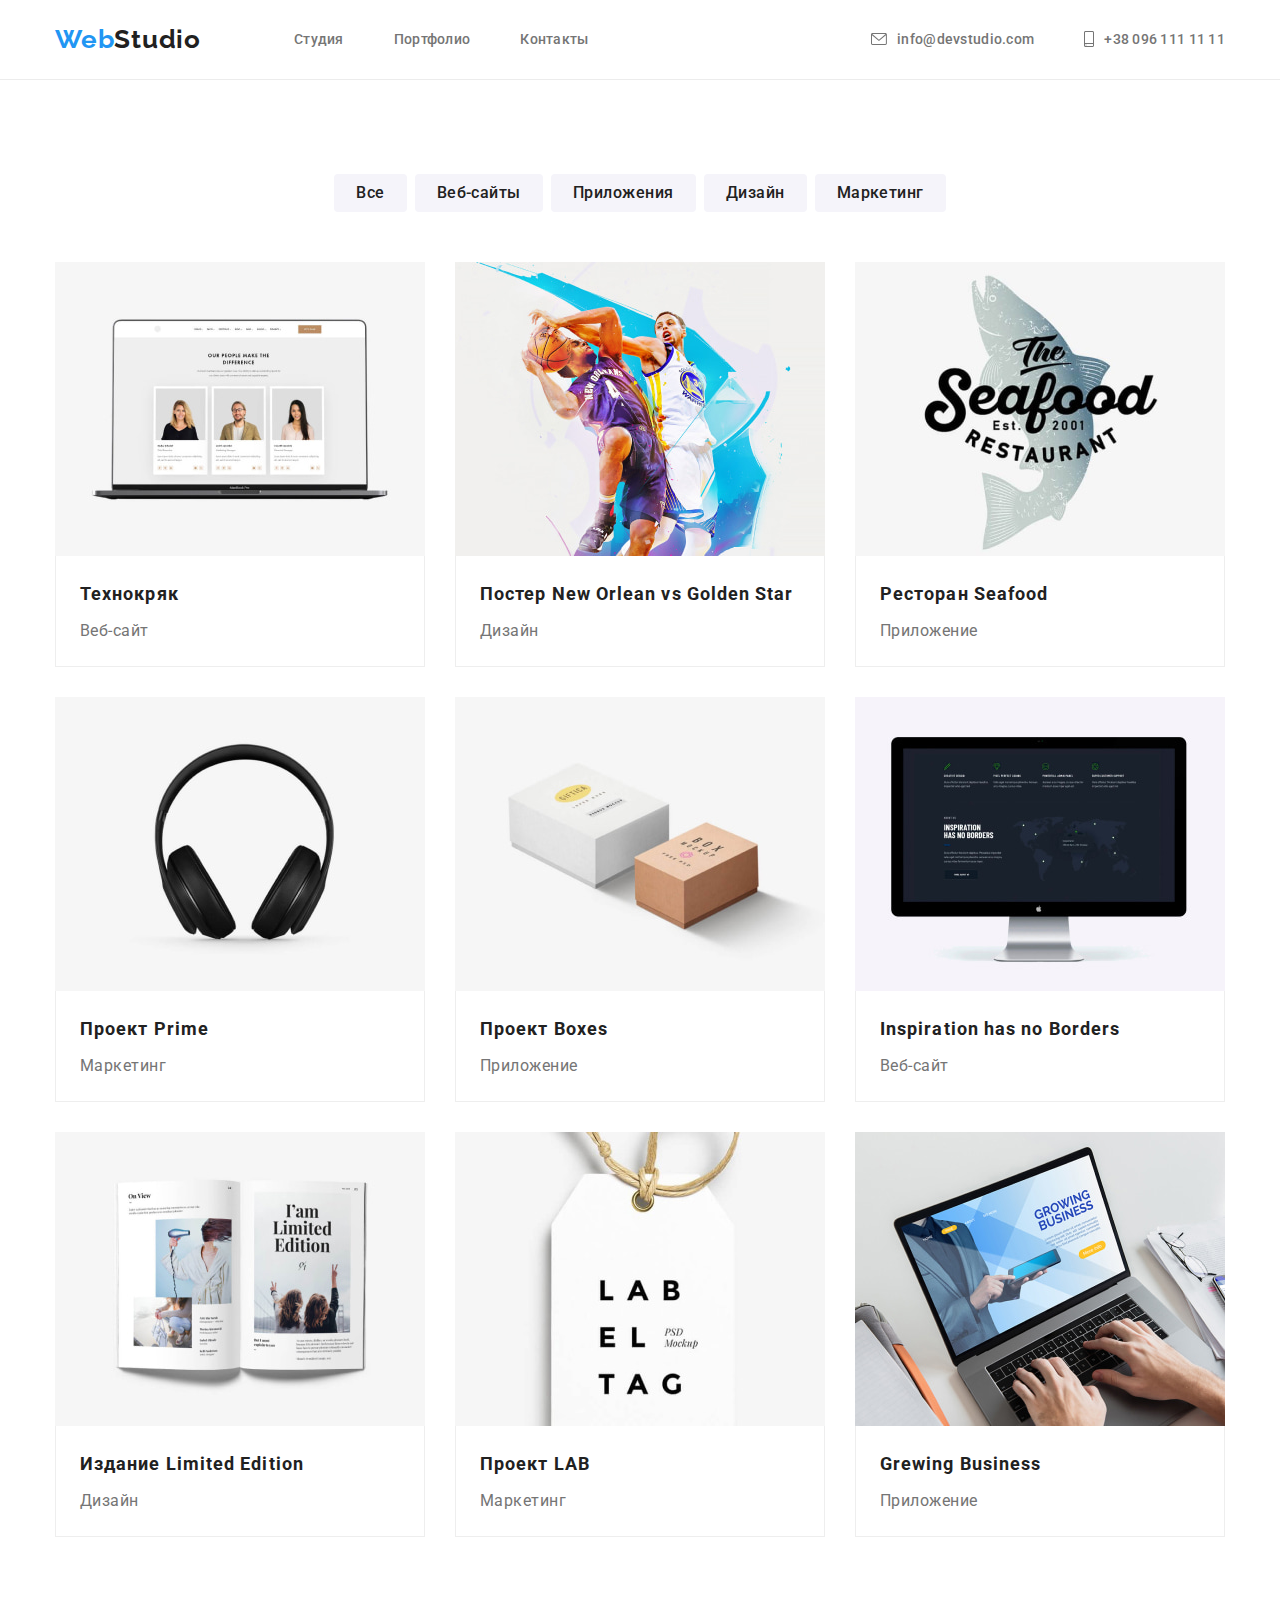
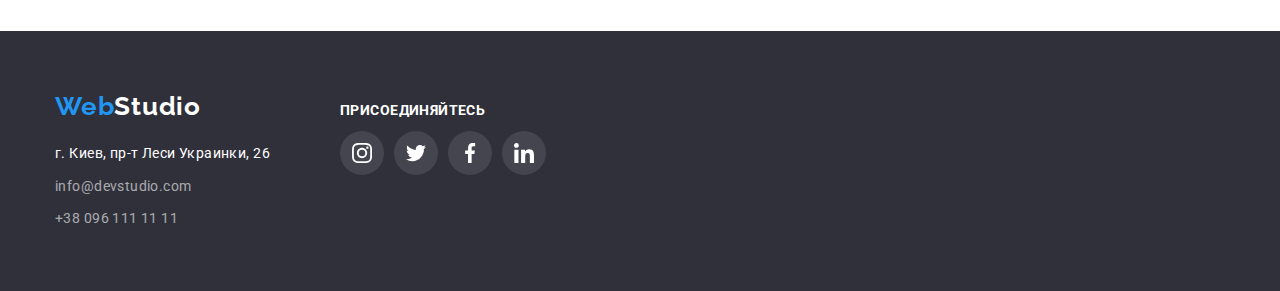
==== portfolio.html @ 61dc1b55 "Initial commit" ====
<!DOCTYPE html>
<html lang="ru">

    <head>
    <meta charset="UTF-8">
    <meta http-equiv="X-UA-Compatible" content="IE=edge">
    <meta name="viewport" content="width=device-width, initial-scale=1.0">
    <title>WebStudio </title>
        
        <!-- Основные шрифты -->
        <link rel="preconnect" href="https://fonts.googleapis.com">
        <link rel="preconnect" href="https://fonts.gstatic.com" crossorigin>
        <link href="https://fonts.googleapis.com/css2?family=Raleway:wght@700&family=Roboto:wght@400;500;700;900&display=swap"
        rel="stylesheet">
        <link rel="stylesheet" href="https://cdn.jsdelivr.net/npm/modern-normalize@1.1.0/modern-normalize.min.css">
        <!--Кастомные стили-->
        <link rel="stylesheet" href="./сss/styles.css">
    </head>

    <body>
        <!-- Header -->
        <header class="header">
            <div class="container header-container">
                <a class="website-logo-header link" href="./index.html">Web<span
                        class="website-logo-header-word">Studio</span></a>
                <nav class="nav">
                    <ul class="nav-list list">
                        <li class="nav-item"><a class="nav-link link" href="./index.html">Студия</a></li>
                        <li class="nav-item"><a class="nav-link link" href="./portfolio.html">Портфолио</a></li>
                        <li class="nav-item"><a class="nav-link link" href="">Контакты</a></li>
                    </ul>
                </nav>
                <ul class="header-contacts list">
                    <li class="header-contacts-mail">
                        <a class="header-mail link" href="mailto:info@devstudio.com">
                            <svg class="icon-envelope" width="16px" height="12px">
                                <use href="./images/svg.svg#icon-envelope"></use>
                            </svg>
                            info@devstudio.com
                        </a>
                    </li>
                    <li class="header-contacts-phone">
                        <a class="header-phone link" href="tel:+380961111111">
                            <svg class="icon-tel" width="10px" height="16px">
                                <use href="./images/svg.svg#icon-tel"></use>
                            </svg>
                            +38 096 111 11 11
                        </a>
                    </li>
                </ul>
        
            </div>
        </header>


        <main>
            <!-- Hero -->
            
            <section class="background-color section">
                <div class="container">
                <h1 class="visually-hidden">Виды услуг</h1>
                    <ul class="hero-button-flex">
                        <li class="hero-list"><button class="hero-button" type="button">Все</button></li>
                        <li class="hero-list"><button class="hero-button" type="button">Веб-сайты</button></li>
                        <li class="hero-list"><button class="hero-button" type="button">Приложения</button></li>
                        <li class="hero-list"><button class="hero-button" type="button">Дизайн</button></li>
                        <li class="hero-list"><button class="hero-button" type="button">Маркетинг</button></li>
                    </ul>
            
                    <ul class="projects-list">
                        <li class="projects-list-item list">
                            <a href="" class="projects-item-link">
                            <img src="./images/our_projects/img7.jpg" alt="Заказчик-1" width="370" height="300">
                        <div class="projects-item-div">
                            <h2  class="projects-item-customer">Технокряк</h2>
                            <p class="projects-item-service">Веб-сайт</p>
                        </div>
                        </a>
                    </li>
                    <li class="projects-list-item list">
                        <a href="" class="projects-item-link">
                        <img src="./images/our_projects/img8.jpg" alt="Заказчик-2" width="370" height="300">
                        <div class="projects-item-div">
                            <h2 class="projects-item-customer">Постер New Orlean vs Golden Star</h2>
                            <p class="projects-item-service">Дизайн</p>
                        </div>
                        </a>
                    </li>
                    <li class="projects-list-item list">
                        <a href="" class="projects-item-link">
                        <img src="./images/our_projects/img9.jpg" alt="Заказчик-3" width="370" height="300">
                        <div class="projects-item-div">
                            <h2 class="projects-item-customer">Ресторан Seafood</h2>
                            <p class="projects-item-service">Приложение</p>
                        </div>
                        </a>
                    </li>
                    <li class="projects-list-item list">
                        <a href="" class="projects-item-link">
                            <img src="./images/our_projects/img10.jpg" alt="Заказчик4" width="370" height="300">
                        <div class="projects-item-div">
                            <h2 class="projects-item-customer">Проект Prime</h2>
                            <p class="projects-item-service">Маркетинг</p>
                        </div>
                        </a>
                    </li>
                    <li class="projects-list-item list">
                        <a href="" class="projects-item-link">
                        <img src="./images/our_projects/img11.jpg" alt="Заказчик-5" width="370" height="300">
                        <div class="projects-item-div">
                            <h2 class="projects-item-customer">Проект Boxes</h2>
                            <p class="projects-item-service">Приложение</p>
                        </div>
                        </a>
                    </li>
                    <li class="projects-list-item list">
                        <a href="" class="projects-item-link">
                        <img src="./images/our_projects/img12.jpg" alt="Заказчик-6" width="370" height="300">
                        <div class="projects-item-div">
                            <h2 class="projects-item-customer">Inspiration has no Borders</h2>
                            <p class="projects-item-service">Веб-сайт</p>
                        </div>
                        </a>
                    </li>
                    <li class="projects-list-item list">
                        <a href="" class="projects-item-link">
                        <img src="./images/our_projects/img13.jpg" alt="Заказчик-7" width="370" height="300">
                        <div class="projects-item-div">
                            <h2 class="projects-item-customer">Издание Limited Edition</h2>
                            <p class="projects-item-service">Дизайн</p>
                        </div>
                        </a>
                    </li>
                    <li class="projects-list-item list">
                        <a href="" class="projects-item-link">
                        <img src="./images/our_projects/img14.jpg" alt="Заказчик-8" width="370" height="300">
                        <div class="projects-item-div">
                            <h2 class="projects-item-customer">Проект LAB</h2>
                            <p class="projects-item-service">Маркетинг</p>
                        </div>
                        </a>
                    </li>
                    <li class="projects-list-item list">
                        <a href="" class="projects-item-link">
                        <img src="./images/our_projects/img15.jpg" alt="Заказчик-9" width="370" height="300">
                        <div class="projects-item-div">
                            <h2 class="projects-item-customer">Grewing Business</h2>
                            <p class="projects-item-service">Приложение</p>
                        </div>
                        </a>
                    </li>
                    </ul>
                </div>
            </section>
            
        </main>

        <footer class="footer footer-section">
        
            <!-- Contacts -->
            <div class="container footer-container">
                <div class="footer-special">
        
                    <a class="website-logo-footer link" href="./index.html">Web<span
                            class="website-logo-footer-word">Studio</span></a>
                    <address class="address">
                        <ul class="address-list list">
                            <li class="address-list-item"><a class="address-map-link link"
                                    href="https://goo.gl/maps/mo6r6NQ5wz6rkShH9" target="_blank">г. Киев, пр-т Леси Украинки,
                                    26</a></li>
                            <li class="address-list-item"><a class="address-mail link"
                                    href="mailto:info@devstudio.com">info@devstudio.com</a></li>
                            <li class="address-list-item"><a class="address-phone link" href="tel:+380961111111">+38 096 111 11
                                    11</a></li>
                        </ul>
                    </address>
                </div>
        
                <div class="footer-icons">
                    <p class="footer-icons-title">Присоединяйтесь</p>
                    <ul class="footer-icon-list">
                        <li class="footer-icons-list">
                            <a href="" class="footer-icon-link">
                                <svg class="footer-icon" width="20px" height="20px">
                                    <use href="./images/svg.svg#icon-instagram"></use>
                                </svg>
                            </a>
                        </li>
                        <li class="footer-icons-list">
                            <a href="" class="footer-icon-link">
                                <svg class="footer-icon" width="20px" height="20px">
                                    <use href="./images/svg.svg#icon-twitter"></use>
                                </svg>
                            </a>
                        </li>
                        <li class="footer-icons-list">
                            <a href="" class="footer-icon-link">
                                <svg class="footer-icon" width="20px" height="20px">
                                    <use href="./images/svg.svg#icon-facebook"></use>
                                </svg>
                            </a>
                        </li>
                        <li class="footer-icons-list">
                            <a href="" class="footer-icon-link">
                                <svg class="footer-icon" width="20px" height="20px">
                                    <use href="./images/svg.svg#icon-linkedin"></use>
                                </svg>
                            </a>
                        </li>
                    </ul>
                </div>
        
                </div>
            </footer>
        
        </body>
        </html>
---- сss/styles.css ----
:root {
  /* Основные шрифты */
  --main-font: 'Roboto', sans-serif;
  --secondary-font: 'Raleway', sans-serif;

  /* Светлая тема текста */
  --primary-light-txt: #ffffff;
  --secondary-ligth-txt: #757575;
  --background-button-clr: #2196f3;
  /* Темная тема текста */
  --primary-dark-txt: #212121;
  /* Светлая тема фона */
  --light-background: #ffffff;
  --secondary-light-background: #f5f4fa;
  /* Темная тема фона */
  --dark-background: #2f303a;
}

.body {
  font-family: var(--main-font);
  font-size: 16px;
  font-weight: 500;
  line-height: 1.62;

  letter-spacing: 0.03em;
  color: var(--primary-txt-cl);
}

h1,
h2,
h3,
p {
  margin: 0;
}

ul {
  margin: 0;
  padding: 0;
  list-style: none;
}

h1:last-child,
h2:last-child,
h3:last-child,
h4:last-child,
p:last-child {
  margin: 0;
}

.visually-hidden {
  position: absolute;
  width: 1px;
  height: 1px;
  margin: -1px;
  border: 0;
  padding: 0;
  white-space: nowrap;
  clip-path: inset(100%);
  clip: rect(0 0 0 0);
  overflow: hidden;
}

img {
  display: block;
  max-width: 100%;
  height: auto;
}

.address {
  font-style: normal;
}

.icon-envelope,
.icon-tel {
  margin-right: 10px;
  fill: currentColor;
}

.website-logo-header {
  font-family: var(--secondary-font);
  font-weight: 700;
  font-size: 26px;
  line-height: 1.19;
  letter-spacing: 0.03em;

  color: var(--background-button-clr);
}

.website-logo-header-word {
  font-family: var(--secondary-font);
  font-weight: 700;
  font-size: 26px;
  line-height: 1.19;
  letter-spacing: 0.03em;

  color: var(--primary-dark-txt);
}

.website-logo-footer {
  font-family: var(--secondary-font);
  font-weight: 700;
  font-size: 26px;
  line-height: 1.19;
  letter-spacing: 0.03em;

  color: var(--background-button-clr);
}

.website-logo-footer-word {
  font-family: var(--secondary-font);
  font-weight: 700;
  font-size: 26px;
  line-height: 1.19;
  letter-spacing: 0.03em;

  color: var(--primary-light-txt);
}

.list {
  padding-left: 0;
  margin-top: 0;
  margin-bottom: 0;
  list-style: none;
}

.link {
  text-decoration: none;
}

.container {
  width: 1200px;
  padding-left: 15px;
  padding-right: 15px;
  margin-left: auto;
  margin-right: auto;
}

.section {
  padding-top: 94px;
  padding-bottom: 94px;
}

/* Header */
.header {
  background-color: var(--light-background);
  padding: 24px 0;
  border-bottom: 1px solid #ececec;
}

.header-container {
  display: flex;
  align-items: center;
}

.header-contacts {
  display: flex;
  align-items: center;
  margin-left: auto;
}

.header-contacts-mail {
  display: flex;
  align-items: center;
  margin-right: 50px;
}

.header-contacts-phone {
  display: flex;
  align-items: center;
}

.header-phone {
  margin-right: 0;
}

.nav-link {
  font-family: var(--main-font);
  font-weight: 500;
  font-size: 14px;
  line-height: 0.87;
  letter-spacing: 0.02em;

  color: var(--secondary-ligth-txt);
}

.website-logo-header {
  margin-right: 93px;
}

.nav-list {
  display: flex;
  align-items: center;
}

.nav-item {
  margin-right: 50px;
}

.nav-item:last-child {
  margin: 0;
}

.header-mail,
.header-phone {
  display: flex;
  align-items: center;
  font-family: var(--main-font);
  font-weight: 500;
  font-size: 14px;
  line-height: 0.87;
  letter-spacing: 0.02em;

  color: var(--secondary-ligth-txt);
}

.nav-link:hover,
.nav-link:focus,
.header-mail:hover,
.header-mail:focus,
.header-phone:hover,
.header-phone:focus {
  color: var(--background-button-clr);
  fill: var(--background-button-clr);
}

.hero {
  max-height: 600px;
  text-align: center;
  padding-top: 200px;
  padding-bottom: 200px;
}

.overlay {
  max-width: 1600px;
  height: 600px;
  margin-left: auto;
  margin-right: auto;
  background-size: cover;
  height: 600px;
  background-color: #c4c4c4;
  background-image: linear-gradient(to right, rgba(47, 48, 58, 0.4), rgba(47, 48, 58, 0.4)),
    url(../images/bcg-image.jpg);
  background-position: contain;
  background-repeat: no-repeat;
}

.hero-title {
  width: 696px;
  margin-right: auto;
  margin-left: auto;
  margin-bottom: 30px;
  font-family: var(--main-font);
  font-weight: 900;
  font-size: 44px;
  line-height: 1.36;
  text-align: center;
  letter-spacing: 0.06em;
  text-transform: uppercase;
  color: var(--primary-light-txt);
}

.hero-button-order {
  width: 200px;
  height: 50px;
  padding: 0;
  font-family: var(--main-font);
  font-weight: 700;
  font-size: 16px;
  line-height: 1.87;
  text-align: center;
  letter-spacing: 0.06em;
  background: var(--background-button-clr);
  box-shadow: 0px 4px 4px rgba(0, 0, 0, 0.15);
  border-radius: 4px;
  cursor: pointer;

  color: var(--primary-light-txt);
}

.benefits-list {
  display: flex;
  min-width: 270px;
}

.icon-benefits {
  display: flex;
  justify-content: center;
  align-items: center;
  background-size: 270px 120px;
}

.bcg-icon-benefits {
  display: flex;
  justify-content: center;
  align-items: center;
  width: 270px;
  height: 120px;
  border-radius: 4px;
  background-color: var(--secondary-light-background);
}

.benefits-item {
  margin-right: 30px;
}

.benefits-item:last-child {
  margin: 0;
}

.benefits-item-title {
  font-family: var(--main-font);
  font-weight: 700;
  font-size: 14px;
  line-height: 1.14;
  letter-spacing: 0.03em;
  text-transform: uppercase;
  margin-bottom: 10px;
  margin-top: 30px;

  color: var(--primary-dark-txt);
}

.benefits-item-text {
  font-family: var(--main-font);
  font-size: 14px;
  line-height: 1.71;
  letter-spacing: 0.03em;

  color: var(--secondary-ligth-txt);
}

.services {
  padding-top: 0;
}

.services-list {
  display: flex;
}

.services-list-item {
  margin-right: 30px;
}

.services-list-item:last-child {
  margin: 0;
}

.services-title {
  font-family: var(--main-font);
  font-weight: 700;
  font-size: 36px;
  line-height: 1.16;
  text-align: center;
  letter-spacing: 0.03em;
  margin-bottom: 50px;

  color: var(--primary-dark-txt);
}

.team {
  background-color: var(--secondary-light-background);
}

.team-container {
  background: var(--secondary-light-background);
}

.team-list {
  display: flex;
  text-align: center;
}

.team-list-item {
  margin-right: 30px;
  background: var(--light-background);
  box-shadow: 0px 1px 3px rgba(0, 0, 0, 0.12), 0px 1px 1px rgba(0, 0, 0, 0.14),
    0px 2px 1px rgba(0, 0, 0, 0.2);
  border-radius: 0px 0px 4px 4px;
  text-align: center;
}

.team-list-item:last-child {
  margin: 0;
}

.team-title {
  font-family: var(--main-font);
  font-weight: 700;
  font-size: 36px;
  line-height: 1.16;
  text-align: center;
  letter-spacing: 0.03em;
  margin-bottom: 50px;

  color: var(--primary-dark-txt);
}

.clients-list {
  display: flex;
}

.clients-link {
  display: flex;
  justify-content: center;
  align-items: center;
  width: 170px;
  height: 92px;
  border: 1px solid #afb1b8;
  box-sizing: border-box;
  border-radius: 4px;
  color: #afb1b8;
}

.clients-link:hover,
.clients-link:focus {
  border-color: var(--background-button-clr);
}

.clients-item{
  margin-right: 30px;
}

.clients-item:last-child {
  margin: 0;
}

.worker-div {
  padding-top: 30px;
  padding-bottom: 30px;
}

.worker-name {
  font-family: var(--main-font);
  font-weight: 700;
  font-size: 16px;
  line-height: 1.14;
  letter-spacing: 0.03em;

  color: var(--primary-dark-txt);
}

.worker-profession {
  font-family: var(--main-font);
  font-size: 16px;
  line-height: 1.71;
  letter-spacing: 0.03em;
  margin-top: 10px;

  color: var(--secondary-ligth-txt);
}

.team-link-list {
  display: flex;
  flex-wrap: wrap;
  justify-content: center;
}

.team-link-item {
  margin-left: 10px;
}

.team-link-item:first-child {
  margin: 0;
}

.team-link {
  display: flex;
  align-items: center;
  justify-content: center;
  width: 44px;
  height: 44px;
  border-radius: 50%;
  color: #afb1b8;
}

.team-icon {
  fill: currentColor;
}

.team-link:hover {
  color: var(--light-background);
  background-color: var(--background-button-clr);
}

.team-link:focus {
  color: var(--light-background);
  background-color: var(--background-button-clr);
}

.clients-icon {
  fill: currentColor;
}

.clients-link:hover,
.clients-link:focus {
  color: var(--background-button-clr);
  fill: var(--background-button-clr);
}

.clients-title {
  font-family: var(--main-font);
  font-weight: 700;
  font-size: 36px;
  line-height: 1.16;
  text-align: center;
  letter-spacing: 0.03em;
  margin-bottom: 50px;

  color: var(--primary-dark-txt);
  margin-bottom: 50px;
}

.footer {
  background-color: var(--dark-background);
  padding-top: 60px;
  padding-bottom: 60px;
}

.footer-container {
  align-items: baseline;
  display: flex;
}

.footer-icons-title {
  font-family: var(--main-font);
  font-weight: 700;
  font-size: 14px;
  line-height: 1.14;
  letter-spacing: 0.03em;
  text-transform: uppercase;
  margin-bottom: 12px;

  color: var(--primary-light-txt);
}

.footer-section {
  margin-bottom: 0;
}

.footer-icon-list {
  display: flex;
}

.footer-icons {
  display: flex;
  flex-direction: column;
  margin-left: 70px;
}

.footer-icon-link {
  display: flex;
  align-items: center;
  justify-content: center;
  width: 44px;
  height: 44px;
  border-radius: 50%;
  background-color: rgba(255, 255, 255, 0.1);
}

.footer-icon-link:hover,
.footer-icon-link:focus {
  background-color: var(--background-button-clr);
}

.footer-icon {
  fill: #ffffff;
}

.footer-icons-list {
  margin-right: 10px;
}

.footer-icons-list:last-child {
  margin: 0;
}

.address-map-link {
  font-family: var(--main-font);
  font-size: 14px;
  line-height: 1.71;
  letter-spacing: 0.03em;

  color: var(--primary-light-txt);
}

.address {
  margin-top: 20px;
}

.address-list-item {
  margin-bottom: 9px;
}

.address-list-item:last-child {
  margin-bottom: 0;
}

.address-mail {
  font-family: var(--main-font);
  font-size: 14px;
  line-height: 1.71;
  letter-spacing: 0.03em;
  color: rgba(255, 255, 255, 0.6);
}

.address-phone {
  font-family: var(--main-font);
  font-size: 14px;
  line-height: 1.71;
  letter-spacing: 0.03em;
  color: rgba(255, 255, 255, 0.6);
}

/* Portfolio */

.hero-button-flex {
  display: flex;
  justify-content: center;
  padding-inline-start: 0;
  margin-bottom: 50px;
}

.hero-list {
  margin-right: 8px;
}

.hero-list:last-child {
  margin: 0;
}

.hero-button {
  padding: 6px 22px;
  height: 38px;
  font-family: var(--main-font);
  font-weight: 500;
  font-size: 16px;
  line-height: 1.62;
  text-align: center;
  letter-spacing: 0.03em;

  color: var(--primary-dark-txt);
  background: #f5f4fa;
  border: transparent;
  border-radius: 4px;
  cursor: pointer;
}

.hero-button:hover,
.hero-button:focus {
  color: var(--primary-light-txt);
  background-color: var(--background-button-clr);
  box-shadow: 0px 3px 1px rgba(0, 0, 0, 0.1), 0px 1px 2px rgba(0, 0, 0, 0.08),
    0px 2px 2px rgba(0, 0, 0, 0.12);
}

.projects-list {
  display: flex;
  flex-wrap: wrap;
}

.projects-list-item {
  margin-right: 30px;
  margin-bottom: 30px;
}

.projects-item-link {
  display: block;
  text-decoration: none;
}

.projects-item-link:hover,
.projects-item-link:focus {
  filter: drop-shadow(0px 4px 4px rgba(0, 0, 0, 0.25));
}

.projects-list-item:nth-child(n + 6) {
  margin-bottom: 0;
}

.projects-list-item:nth-child(3n) {
  margin-right: 0;
}

.projects-item-div {
  padding-top: 20px;
  padding-bottom: 20px;
  padding-left: 24px;
  padding-right: 24px;
  border-left: 1px solid #eeeeee;
  border-bottom: 1px solid #eeeeee;
  border-right: 1px solid #eeeeee;
}

.projects-item-customer {
  font-family: var(--main-font);
  font-weight: 700;
  font-size: 18px;
  line-height: 2;
  letter-spacing: 0.06em;
  margin-bottom: 4px;

  color: var(--primary-dark-txt);
}

.projects-item-service {
  font-family: var(--main-font);
  font-size: 16px;
  line-height: 1.87;
  letter-spacing: 0.03em;

  color: var(--secondary-ligth-txt);
}
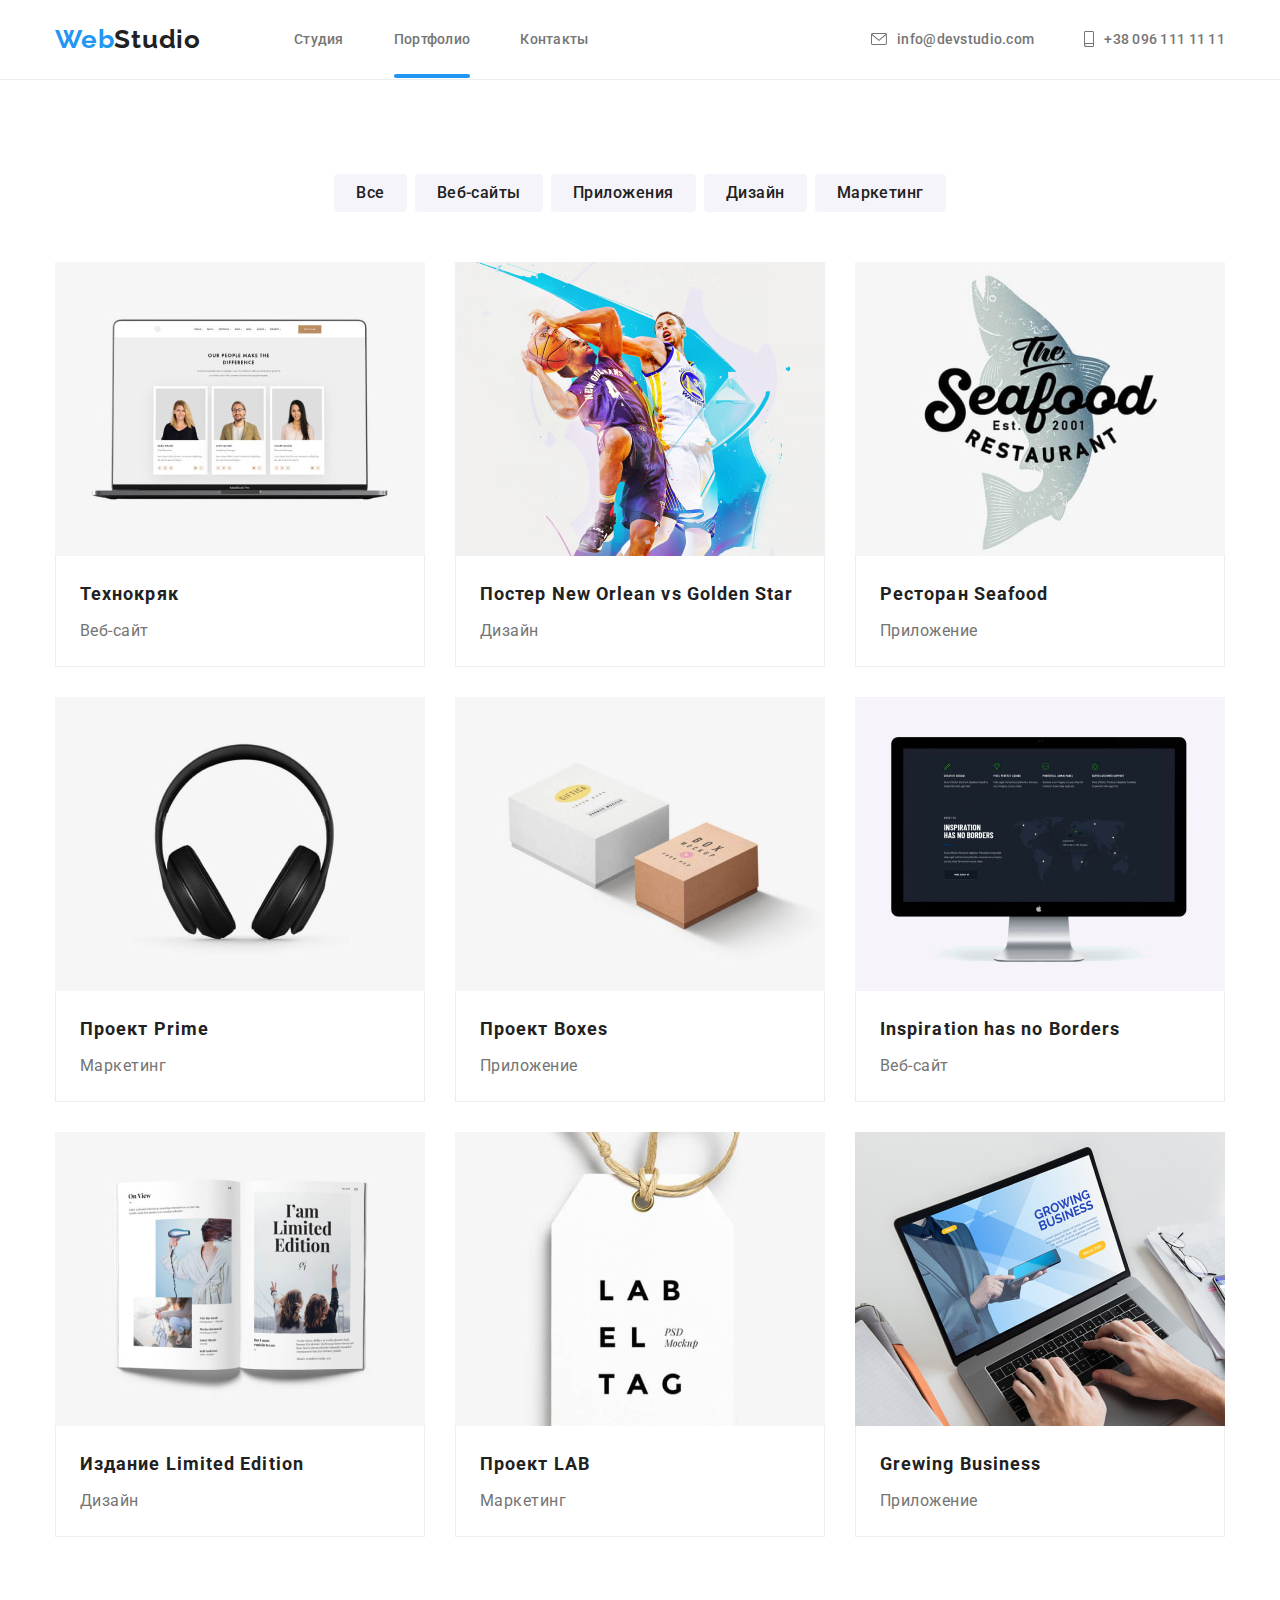
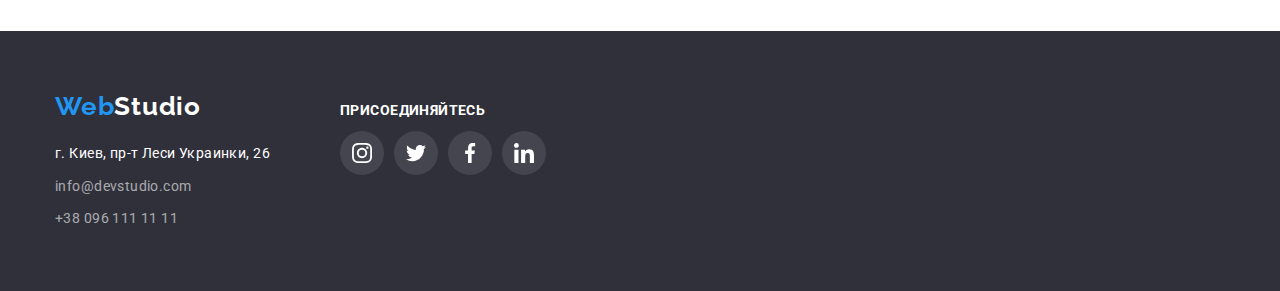
==== commit 812802fe: "1" ====
--- a/portfolio.html
+++ b/portfolio.html
@@ -26,7 +26,7 @@
                 <nav class="nav">
                     <ul class="nav-list list">
                         <li class="nav-item"><a class="nav-link link" href="./index.html">Студия</a></li>
-                        <li class="nav-item"><a class="nav-link link" href="./portfolio.html">Портфолио</a></li>
+                        <li class="nav-item"><a class="nav-link portfolio-stroke link" href="./portfolio.html">Портфолио</a></li>
                         <li class="nav-item"><a class="nav-link link" href="">Контакты</a></li>
                     </ul>
                 </nav>
@@ -70,7 +70,12 @@
                     <ul class="projects-list">
                         <li class="projects-list-item list">
                             <a href="" class="projects-item-link">
+                                <div class="portfolio-overlay-photo">
                             <img src="./images/our_projects/img7.jpg" alt="Заказчик-1" width="370" height="300">
+                                </div>
+                                <div class="portfolio-overlay-text">
+                                <p class="overlay-text">Ресурс предлагает комплексные предложения с разным уровнем функционала и сервисов. Все это позволит посетителю получить исчерпывающие сведения о компании или частном лице.</p>
+                                </div>
                         <div class="projects-item-div">
                             <h2  class="projects-item-customer">Технокряк</h2>
                             <p class="projects-item-service">Веб-сайт</p>
--- a/сss/styles.css
+++ b/сss/styles.css
@@ -174,6 +174,7 @@
 }
 
 .nav-link {
+  position: relative;
   font-family: var(--main-font);
   font-weight: 500;
   font-size: 14px;
@@ -181,6 +182,24 @@
   letter-spacing: 0.02em;
 
   color: var(--secondary-ligth-txt);
+}
+
+.studio-stroke,
+.portfolio-stroke{
+  padding-bottom: 30px;
+}
+
+.studio-stroke::after,
+.portfolio-stroke::after{
+  position: absolute;
+  display: block;
+  bottom: -1px;
+  left: 0;
+  content: "";
+  width: 100%;
+  height: 4px;
+  background-color: var(--background-button-clr);
+  border-radius: 2px;
 }
 
 .website-logo-header {
@@ -710,3 +729,38 @@
 
   color: var(--secondary-ligth-txt);
 }
+
+.portfolio-overlay-photo{
+  position: absolute;
+  overflow: hidden;
+}
+
+.projects-list-item:hover .portfolio-overlay-text{
+  transform: translateY(0);
+  opacity: 1;
+}
+
+.portfolio-overlay-text{
+  padding: 63px 24px;
+  position: relative;
+  content: "";
+  width: 370px;
+  height: 294px;
+  background-color: rgba(33, 150, 243, 0.9);
+  top: 0;
+  right: 0;
+
+  transform: translateY(100%);
+  transition: transform 250ms cubic-bezier(0.4, 0, 0.2, 1);
+
+  opacity: 0;
+  
+}
+
+.overlay-text{
+  font-style: var(--main-font);
+  font-size: 18px;
+  line-height: 1.55;
+  font-weight: 400;
+  color: var(--primary-light-txt);
+}